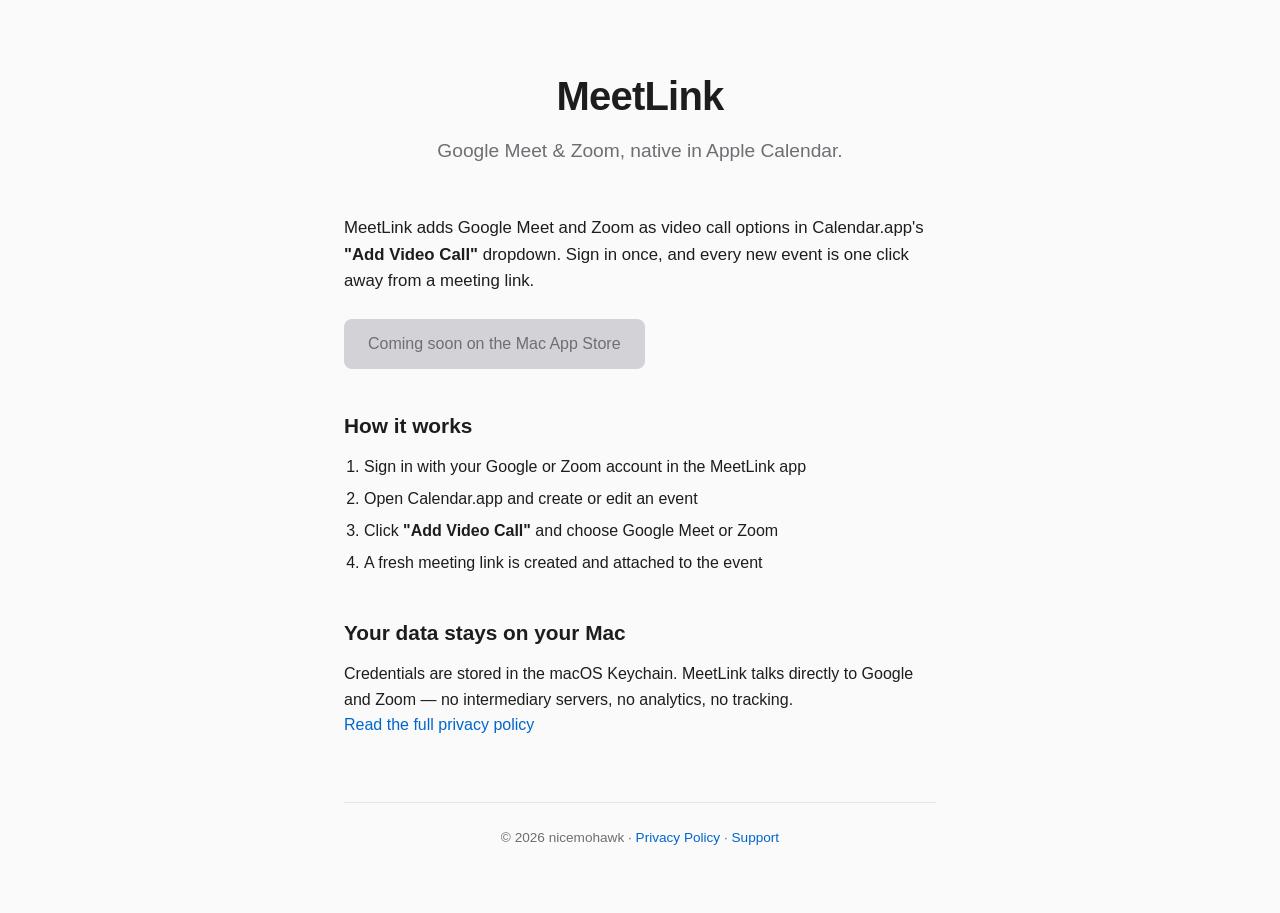
==== index.html @ ac16b928 "Initial site: landing page, privacy policy, and assets Co-Authored-By: Claude Opus 4.6 <noreply@anth" ====
<!DOCTYPE html>
<html lang="en">
<head>
  <meta charset="UTF-8">
  <meta name="viewport" content="width=device-width, initial-scale=1.0">
  <title>MeetLink — Google Meet &amp; Zoom in Apple Calendar</title>
  <link rel="stylesheet" href="style.css">
</head>
<body>
  <main>
    <header>
      <h1>MeetLink</h1>
      <p class="tagline">Google Meet &amp; Zoom, native in Apple Calendar.</p>
    </header>

    <section class="hero">
      <p>MeetLink adds Google Meet and Zoom as video call options in Calendar.app's <strong>"Add Video Call"</strong> dropdown. Sign in once, and every new event is one click away from a meeting link.</p>
      <span class="button coming-soon">Coming soon on the Mac App Store</span>
    </section>

    <section class="how-it-works">
      <h2>How it works</h2>
      <ol>
        <li>Sign in with your Google or Zoom account in the MeetLink app</li>
        <li>Open Calendar.app and create or edit an event</li>
        <li>Click <strong>"Add Video Call"</strong> and choose Google Meet or Zoom</li>
        <li>A fresh meeting link is created and attached to the event</li>
      </ol>
    </section>

    <section class="privacy-summary">
      <h2>Your data stays on your Mac</h2>
      <p>Credentials are stored in the macOS Keychain. MeetLink talks directly to Google and Zoom — no intermediary servers, no analytics, no tracking.</p>
      <a href="privacy.html">Read the full privacy policy</a>
    </section>

    <footer>
      <p>&copy; 2026 nicemohawk &middot; <a href="privacy.html">Privacy Policy</a> &middot; <a href="https://github.com/nicemohawk/meetlink/issues">Support</a></p>
    </footer>
  </main>
</body>
</html>
---- style.css ----
* {
  margin: 0;
  padding: 0;
  box-sizing: border-box;
}

body {
  font-family: -apple-system, BlinkMacSystemFont, "Segoe UI", Roboto, Helvetica, Arial, sans-serif;
  color: #1d1d1f;
  background: #fafafa;
  line-height: 1.6;
}

main {
  max-width: 640px;
  margin: 0 auto;
  padding: 4rem 1.5rem;
}

header {
  text-align: center;
  margin-bottom: 3rem;
}

h1 {
  font-size: 2.5rem;
  font-weight: 700;
  letter-spacing: -0.02em;
}

.tagline {
  font-size: 1.2rem;
  color: #6e6e73;
  margin-top: 0.5rem;
}

h2 {
  font-size: 1.3rem;
  font-weight: 600;
  margin-bottom: 0.75rem;
}

section {
  margin-bottom: 2.5rem;
}

.hero p {
  font-size: 1.05rem;
  margin-bottom: 1.5rem;
}

.button {
  display: inline-block;
  padding: 0.75rem 1.5rem;
  border-radius: 8px;
  font-size: 1rem;
  font-weight: 500;
  text-decoration: none;
  transition: background 0.2s;
}

.coming-soon {
  background: #d2d2d7;
  color: #6e6e73;
  cursor: default;
}

ol {
  padding-left: 1.25rem;
}

ol li {
  margin-bottom: 0.4rem;
}

.privacy-summary a,
footer a {
  color: #0066cc;
  text-decoration: none;
}

.privacy-summary a:hover,
footer a:hover {
  text-decoration: underline;
}

.header-link {
  color: inherit;
  text-decoration: none;
}

table {
  width: 100%;
  border-collapse: collapse;
  margin: 1rem 0;
  font-size: 0.95rem;
}

th, td {
  text-align: left;
  padding: 0.5rem 0.75rem;
  border-bottom: 1px solid #e5e5e5;
}

th {
  font-weight: 600;
}

h3 {
  font-size: 1.1rem;
  font-weight: 600;
  margin: 1.5rem 0 0.5rem;
}

section ul {
  padding-left: 1.25rem;
}

section ul li {
  margin-bottom: 0.3rem;
}

footer {
  margin-top: 4rem;
  padding-top: 1.5rem;
  border-top: 1px solid #e5e5e5;
  font-size: 0.85rem;
  color: #6e6e73;
  text-align: center;
}
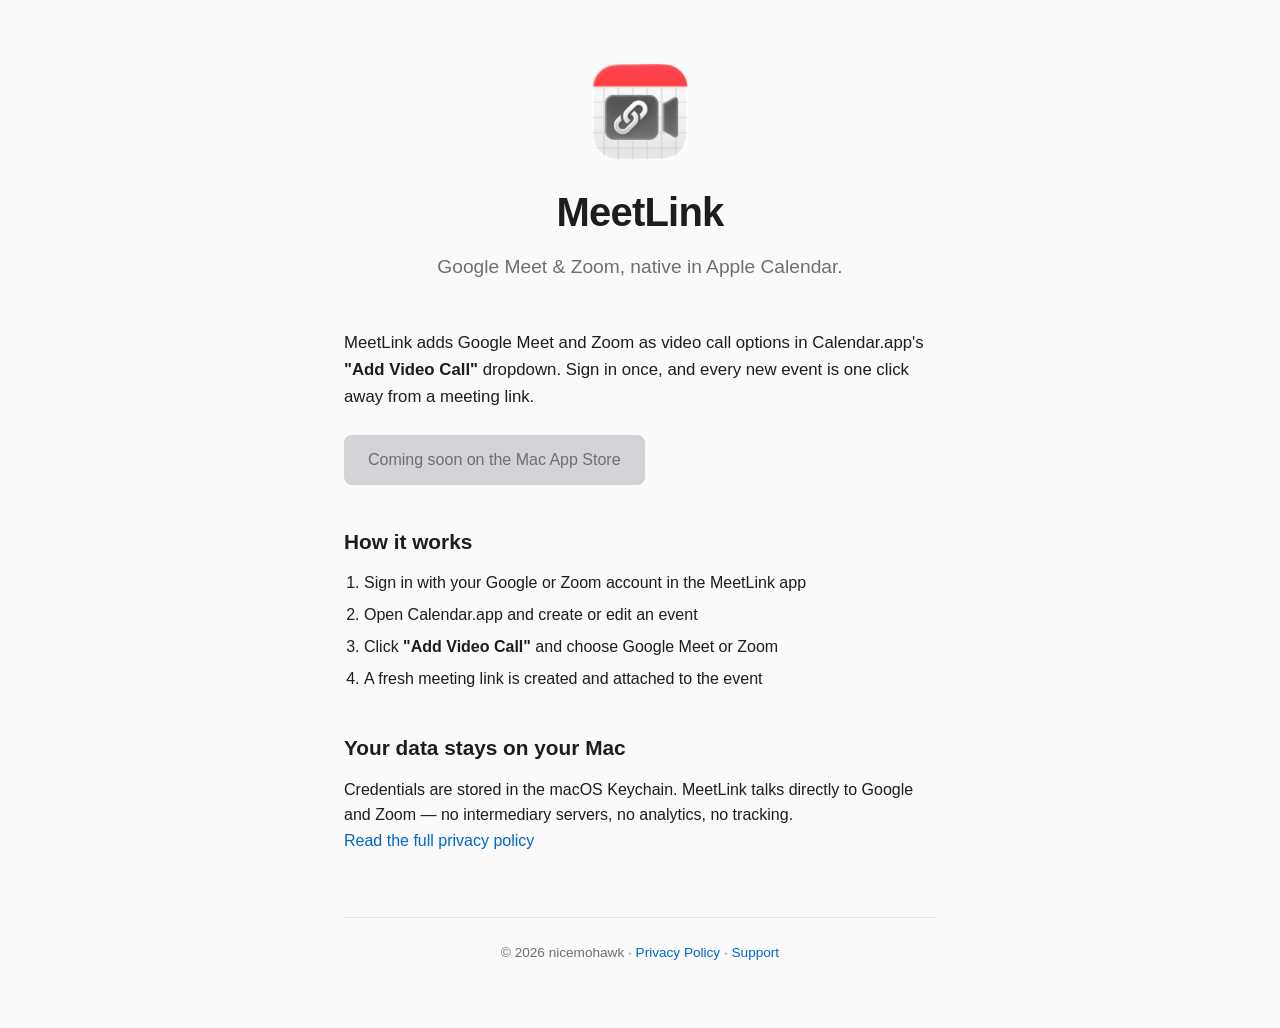
==== commit 82b9cc15: "Add app icon to landing page header Co-Authored-By: Claude Opus 4.6 <noreply@anthropic.com>" ====
--- a/index.html
+++ b/index.html
@@ -9,6 +9,7 @@
 <body>
   <main>
     <header>
+      <img src="AppIcon-iOS-Default-1024x1024@1x.png" alt="MeetLink app icon" class="app-icon">
       <h1>MeetLink</h1>
       <p class="tagline">Google Meet &amp; Zoom, native in Apple Calendar.</p>
     </header>
--- a/style.css
+++ b/style.css
@@ -20,6 +20,13 @@
 header {
   text-align: center;
   margin-bottom: 3rem;
+}
+
+.app-icon {
+  width: 96px;
+  height: 96px;
+  border-radius: 22%;
+  margin-bottom: 0.75rem;
 }
 
 h1 {
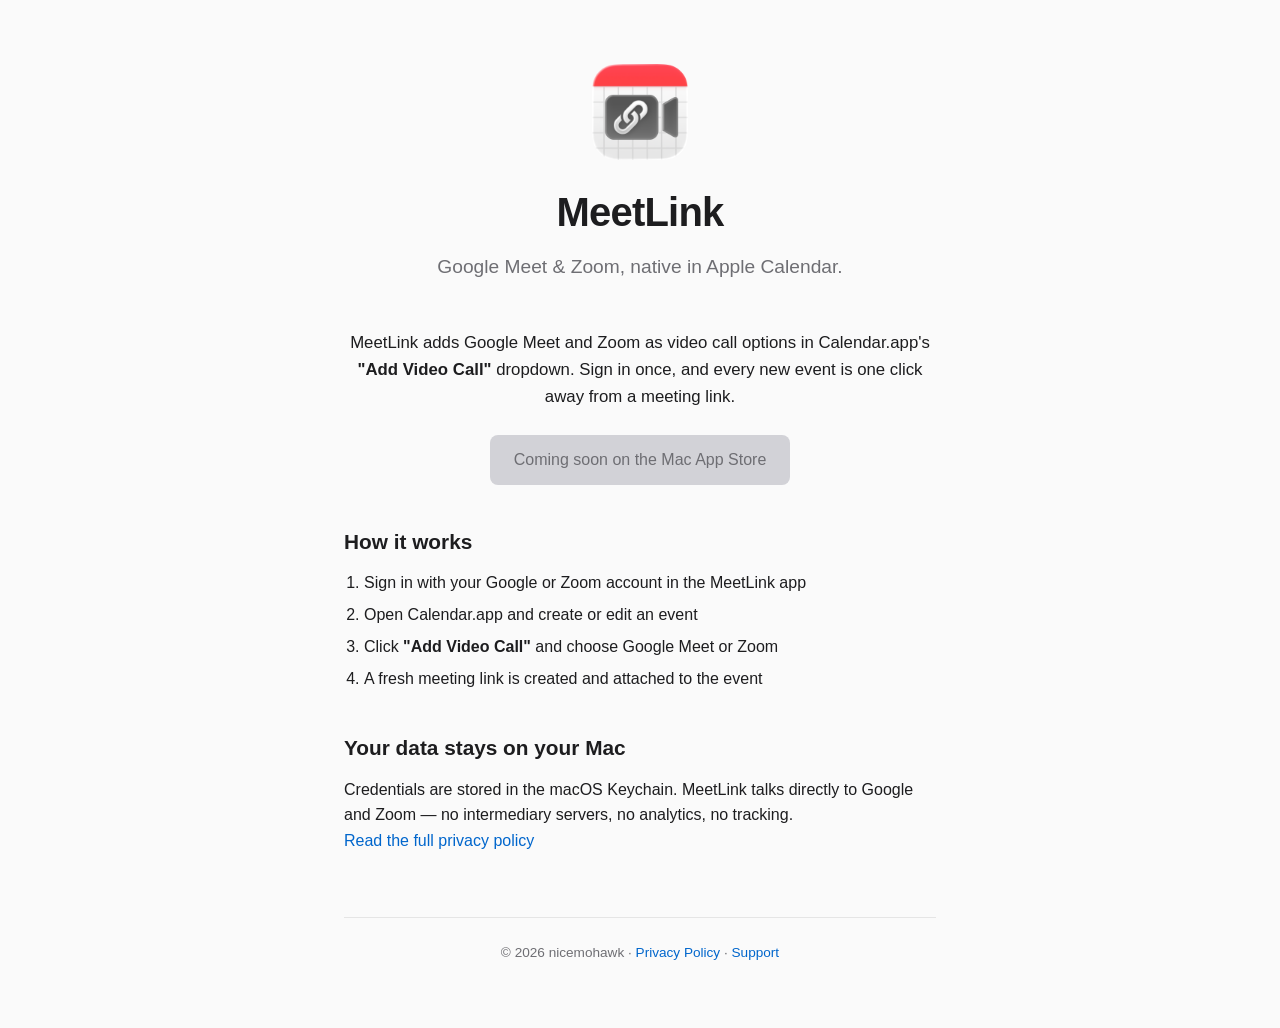
==== commit 07dbe448: "Fix icon sizing: add explicit dimensions, remove border-radius Co-Authored-By: Claude Opus 4.6 <nore" ====
--- a/index.html
+++ b/index.html
@@ -9,7 +9,7 @@
 <body>
   <main>
     <header>
-      <img src="AppIcon-iOS-Default-1024x1024@1x.png" alt="MeetLink app icon" class="app-icon">
+      <img src="AppIcon-iOS-Default-1024x1024@1x.png" alt="MeetLink app icon" class="app-icon" width="96" height="96">
       <h1>MeetLink</h1>
       <p class="tagline">Google Meet &amp; Zoom, native in Apple Calendar.</p>
     </header>
--- a/style.css
+++ b/style.css
@@ -25,7 +25,6 @@
 .app-icon {
   width: 96px;
   height: 96px;
-  border-radius: 22%;
   margin-bottom: 0.75rem;
 }
 
@@ -49,6 +48,10 @@
 
 section {
   margin-bottom: 2.5rem;
+}
+
+.hero {
+  text-align: center;
 }
 
 .hero p {
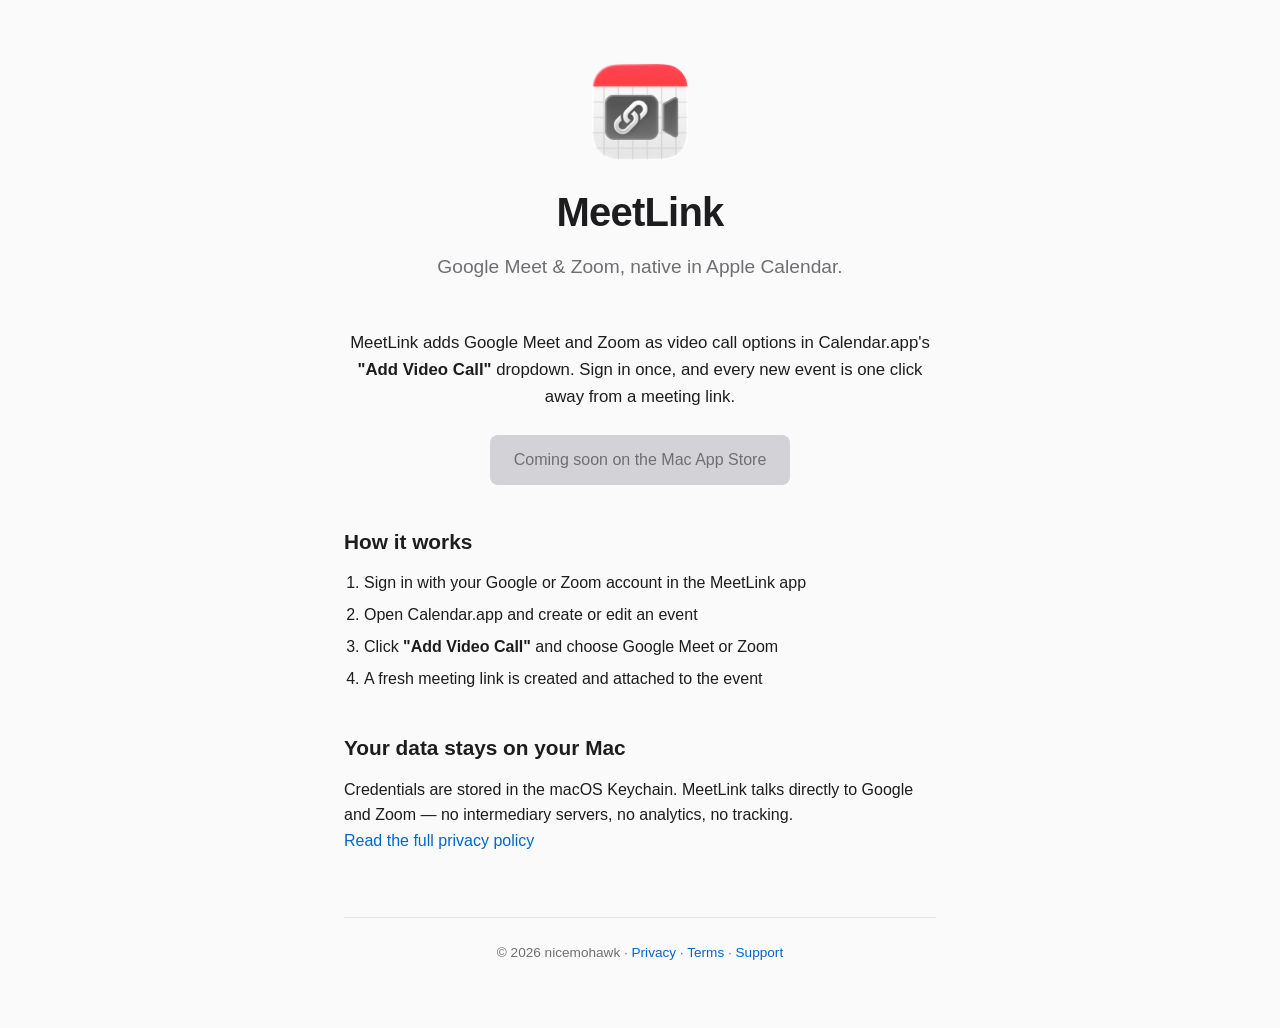
==== commit 5af5d1a6: "Add Terms of Service page and link from all footers Co-Authored-By: Claude Opus 4.6 <noreply@anthrop" ====
--- a/index.html
+++ b/index.html
@@ -36,7 +36,7 @@
     </section>
 
     <footer>
-      <p>&copy; 2026 nicemohawk &middot; <a href="privacy.html">Privacy Policy</a> &middot; <a href="https://github.com/nicemohawk/meetlink/issues">Support</a></p>
+      <p>&copy; 2026 nicemohawk &middot; <a href="privacy.html">Privacy</a> &middot; <a href="terms.html">Terms</a> &middot; <a href="https://github.com/nicemohawk/meetlink/issues">Support</a></p>
     </footer>
   </main>
 </body>
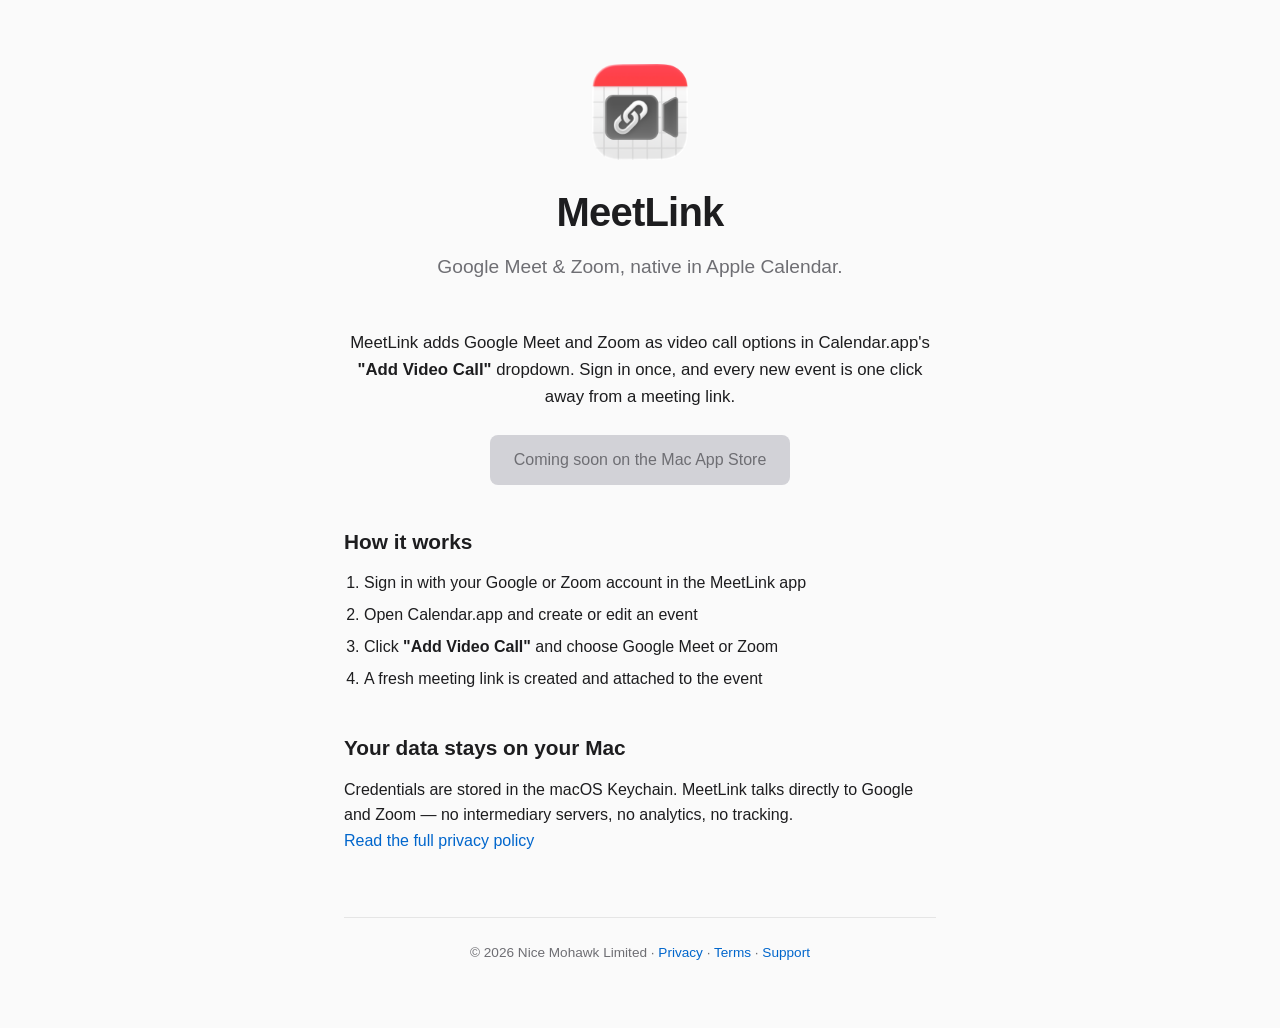
==== commit badf3dda: "Add data protection disclosures and update entity name Privacy policy: - Add "Data protection" secti" ====
--- a/index.html
+++ b/index.html
@@ -36,7 +36,7 @@
     </section>
 
     <footer>
-      <p>&copy; 2026 nicemohawk &middot; <a href="privacy.html">Privacy</a> &middot; <a href="terms.html">Terms</a> &middot; <a href="https://github.com/nicemohawk/meetlink/issues">Support</a></p>
+      <p>&copy; 2026 Nice Mohawk Limited &middot; <a href="privacy.html">Privacy</a> &middot; <a href="terms.html">Terms</a> &middot; <a href="https://github.com/nicemohawk/meetlink/issues">Support</a></p>
     </footer>
   </main>
 </body>
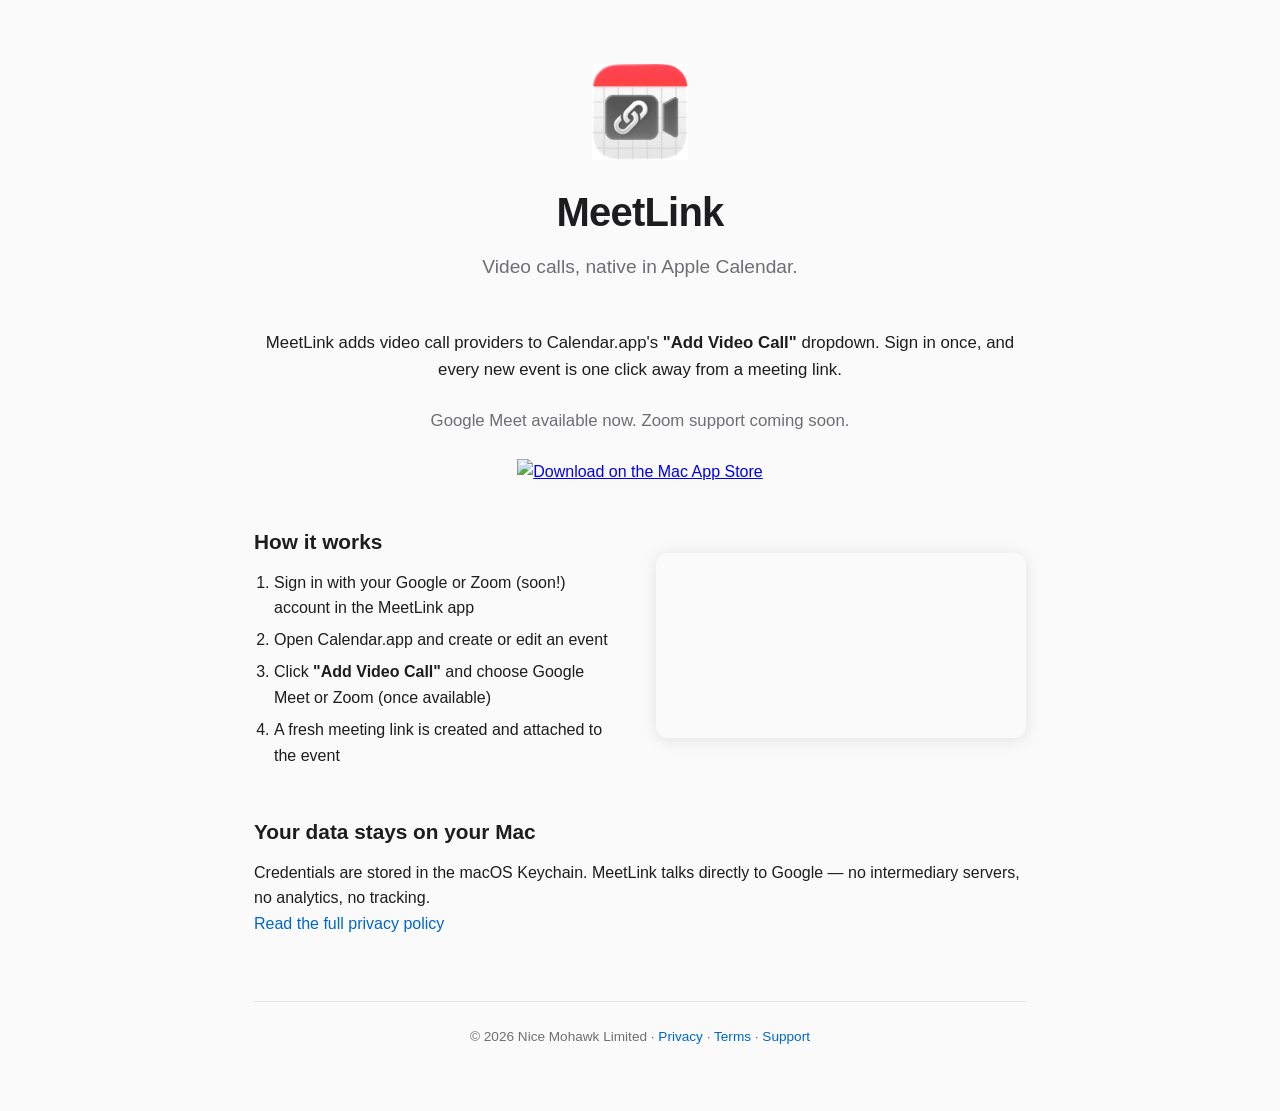
==== commit ddca1552: "feat: add App Store link, video preview, and launch copy updates Replace "Coming soon" badge with Ma" ====
--- a/index.html
+++ b/index.html
@@ -9,34 +9,44 @@
 <body>
   <main>
     <header>
-      <img src="AppIcon-iOS-Default-1024x1024@1x.png" alt="MeetLink app icon" class="app-icon" width="96" height="96">
+      <img src="AppIcon.jpg" alt="MeetLink app icon" class="app-icon" width="96" height="96">
       <h1>MeetLink</h1>
-      <p class="tagline">Google Meet &amp; Zoom, native in Apple Calendar.</p>
+      <p class="tagline">Video calls, native in Apple Calendar.</p>
     </header>
 
     <section class="hero">
-      <p>MeetLink adds Google Meet and Zoom as video call options in Calendar.app's <strong>"Add Video Call"</strong> dropdown. Sign in once, and every new event is one click away from a meeting link.</p>
-      <span class="button coming-soon">Coming soon on the Mac App Store</span>
+      <p>MeetLink adds video call providers to Calendar.app's <strong>"Add Video Call"</strong> dropdown. Sign in once, and every new event is one click away from a meeting link.</p>
+      <p class="providers">Google Meet available now. Zoom support coming soon.</p>
+      <a href="https://apps.apple.com/us/app/meetlink-video-calls/id6759891490" class="app-store-badge">
+        <img src="https://tools.applemediaservices.com/api/badges/download-on-the-mac-app-store/black/en-us?size=250x83" alt="Download on the Mac App Store" height="48">
+      </a>
     </section>
 
     <section class="how-it-works">
-      <h2>How it works</h2>
-      <ol>
-        <li>Sign in with your Google or Zoom account in the MeetLink app</li>
-        <li>Open Calendar.app and create or edit an event</li>
-        <li>Click <strong>"Add Video Call"</strong> and choose Google Meet or Zoom</li>
-        <li>A fresh meeting link is created and attached to the event</li>
-      </ol>
+      <div class="how-it-works-text">
+        <h2>How it works</h2>
+        <ol>
+          <li>Sign in with your Google or Zoom (soon!) account in the MeetLink app</li>
+          <li>Open Calendar.app and create or edit an event</li>
+          <li>Click <strong>"Add Video Call"</strong> and choose Google Meet or Zoom (once available)</li>
+          <li>A fresh meeting link is created and attached to the event</li>
+        </ol>
+      </div>
+      <div class="how-it-works-video">
+        <video autoplay loop muted playsinline>
+          <source src="demo-light.mp4" type="video/mp4">
+        </video>
+      </div>
     </section>
 
     <section class="privacy-summary">
       <h2>Your data stays on your Mac</h2>
-      <p>Credentials are stored in the macOS Keychain. MeetLink talks directly to Google and Zoom — no intermediary servers, no analytics, no tracking.</p>
+      <p>Credentials are stored in the macOS Keychain. MeetLink talks directly to Google — no intermediary servers, no analytics, no tracking.</p>
       <a href="privacy.html">Read the full privacy policy</a>
     </section>
 
     <footer>
-      <p>&copy; 2026 Nice Mohawk Limited &middot; <a href="privacy.html">Privacy</a> &middot; <a href="terms.html">Terms</a> &middot; <a href="https://github.com/nicemohawk/meetlink/issues">Support</a></p>
+      <p>&copy; 2026 Nice Mohawk Limited &middot; <a href="privacy.html">Privacy</a> &middot; <a href="terms.html">Terms</a> &middot; <a href="support.html">Support</a></p>
     </footer>
   </main>
 </body>
--- a/style.css
+++ b/style.css
@@ -12,7 +12,7 @@
 }
 
 main {
-  max-width: 640px;
+  max-width: 820px;
   margin: 0 auto;
   padding: 4rem 1.5rem;
 }
@@ -69,10 +69,44 @@
   transition: background 0.2s;
 }
 
-.coming-soon {
-  background: #d2d2d7;
+.app-store-badge {
+  display: inline-block;
+}
+
+.app-store-badge img {
+  height: 48px;
+}
+
+.providers {
+  font-size: 0.95rem;
   color: #6e6e73;
-  cursor: default;
+  margin-bottom: 1.5rem;
+}
+
+.how-it-works {
+  display: flex;
+  align-items: center;
+  gap: 2rem;
+}
+
+.how-it-works-text {
+  flex: 1;
+}
+
+.how-it-works-video {
+  flex: 1;
+}
+
+.how-it-works-video video {
+  width: 100%;
+  border-radius: 12px;
+  box-shadow: 0 2px 16px rgba(0, 0, 0, 0.1);
+}
+
+@media (max-width: 600px) {
+  .how-it-works {
+    flex-direction: column;
+  }
 }
 
 ol {
